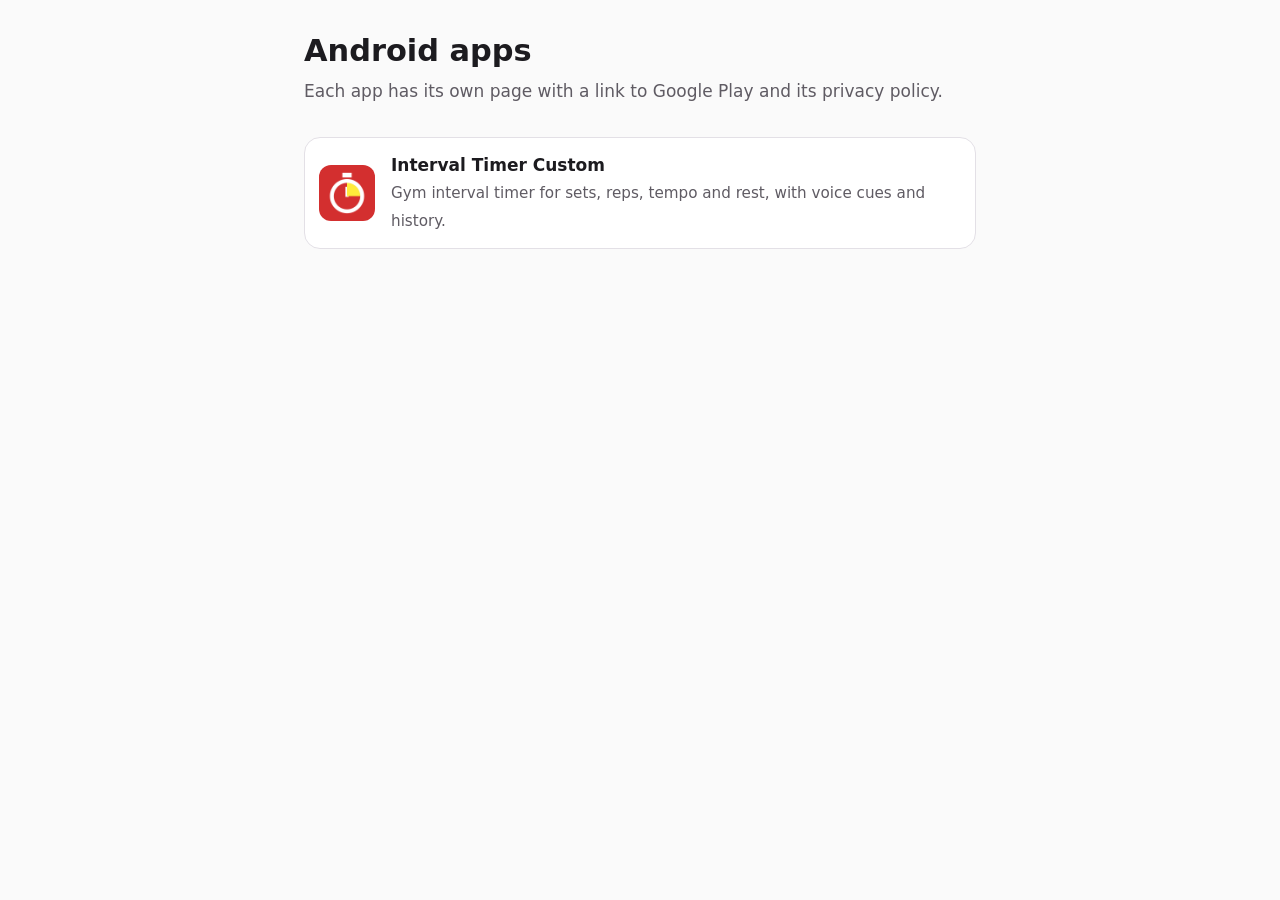
==== index.html @ 65e1c980 "Add apps website with Interval Timer Custom - Static home page, landing page and privacy policy, lig" ====
<!doctype html>
<html lang="en">
<head>
<meta charset="utf-8">
<meta name="viewport" content="width=device-width, initial-scale=1">
<title>Android apps</title>
<meta name="description" content="Android apps, with their privacy policies.">
<link rel="stylesheet" href="assets/style.css">
</head>
<body>
<main>
<h1>Android apps</h1>
<p class="lede">Each app has its own page with a link to Google Play and its privacy policy.</p>
<ul class="apps">
<!-- apps: scripts/new-app.ps1 adds one line per app above the closing marker -->
<li data-slug="interval-timer"><a class="app-card" href="interval-timer/"><img src="interval-timer/icon.png" alt="" width="56" height="56"><span><strong>Interval Timer Custom</strong><span>Gym interval timer for sets, reps, tempo and rest, with voice cues and history.</span></span></a></li>
<!-- /apps -->
</ul>
</main>
</body>
</html>
---- assets/style.css ----
:root {
  color-scheme: light dark;
  --bg: #fafafa;
  --surface: #ffffff;
  --text: #1c1b1f;
  --muted: #5f5b63;
  --border: #e3e0e6;
  --accent: #c62828;
  --accent-text: #ffffff;
}

@media (prefers-color-scheme: dark) {
  :root {
    --bg: #121113;
    --surface: #1e1c20;
    --text: #ece9ef;
    --muted: #aaa5ae;
    --border: #353238;
    --accent: #ef5350;
    --accent-text: #1a0000;
  }
}

* { box-sizing: border-box; }

html { -webkit-text-size-adjust: 100%; }

body {
  margin: 0;
  background: var(--bg);
  color: var(--text);
  font: 17px/1.6 system-ui, -apple-system, "Segoe UI", Roboto, sans-serif;
  overflow-wrap: break-word;
}

main {
  max-width: 44rem;
  margin: 0 auto;
  padding: 2rem 16px 4rem;
}

a { color: var(--accent); }

h1 { font-size: 1.9rem; line-height: 1.25; margin: 0 0 .5rem; }
h2 { font-size: 1.25rem; margin: 2rem 0 .5rem; }

.lede { color: var(--muted); margin: 0; }

.crumb { margin: 0 0 1.5rem; font-size: .95rem; }
.crumb a { text-decoration: none; }

/* Home page app list */
.apps { list-style: none; padding: 0; margin: 2rem 0 0; display: grid; gap: 12px; }

.app-card {
  display: flex;
  align-items: center;
  gap: 16px;
  padding: 14px;
  background: var(--surface);
  border: 1px solid var(--border);
  border-radius: 16px;
  color: inherit;
  text-decoration: none;
}
.app-card:hover { border-color: var(--accent); }
.app-card img { width: 56px; height: 56px; border-radius: 12px; flex: none; }
.app-card strong { display: block; }
.app-card span span { color: var(--muted); font-size: .95rem; }

/* App landing page */
.app-head { display: flex; align-items: center; gap: 20px; margin-bottom: 1.5rem; }
.app-head img { width: 96px; height: 96px; border-radius: 22px; flex: none; }

@media (max-width: 420px) {
  .app-head { flex-direction: column; align-items: flex-start; }
}

.button {
  display: inline-block;
  padding: .7rem 1.2rem;
  border-radius: 999px;
  background: var(--accent);
  color: var(--accent-text);
  font-weight: 600;
  text-decoration: none;
}
.button.disabled { background: var(--border); color: var(--muted); }

.links { padding-left: 1.2rem; }

/* Privacy policy */
article h1 { margin-bottom: 1rem; }
article li { margin: .3rem 0; }
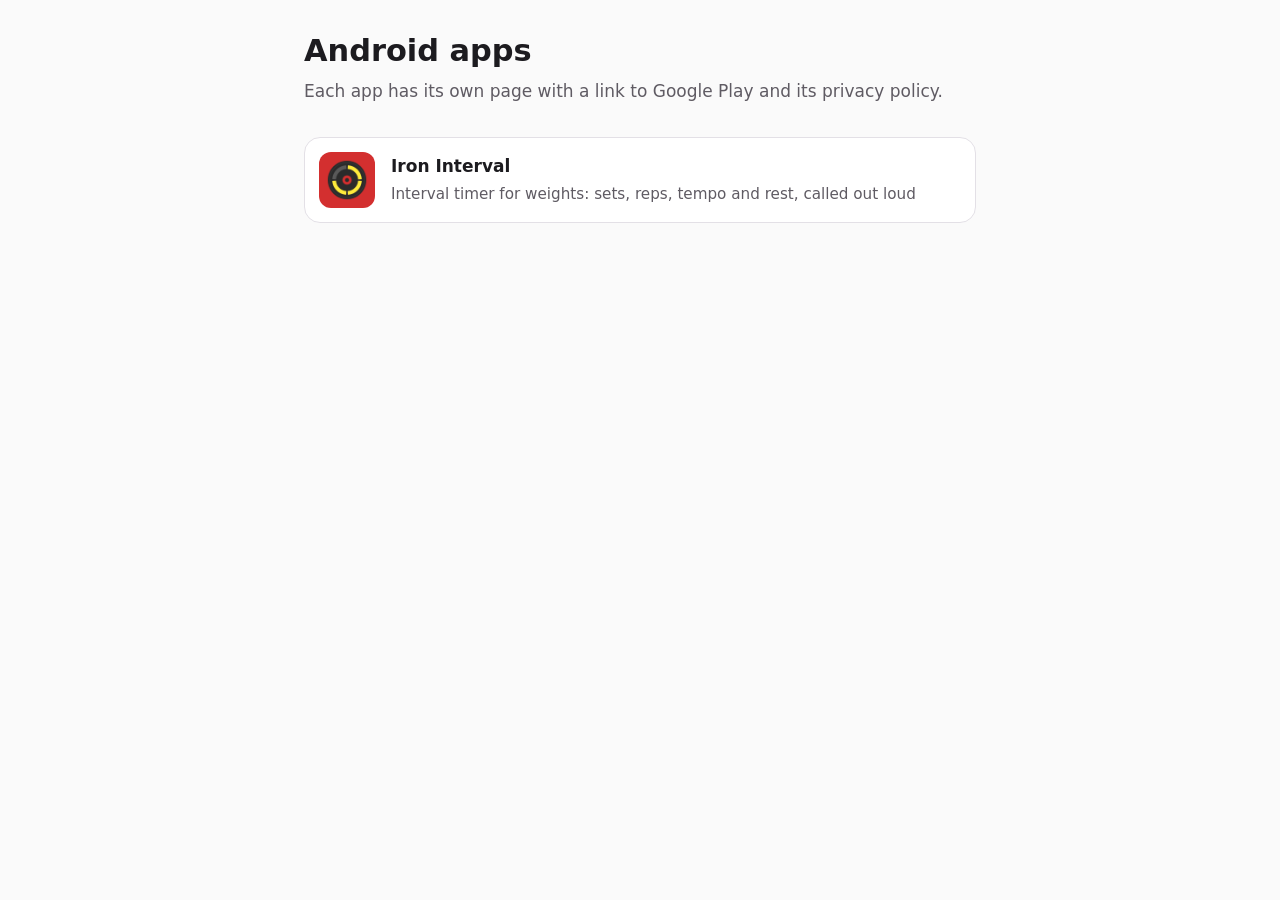
==== commit 6dcb9942: "Rename Interval Timer Custom to Iron Interval - New name, short description, icon and privacy policy" ====
--- a/index.html
+++ b/index.html
@@ -13,7 +13,7 @@
 <p class="lede">Each app has its own page with a link to Google Play and its privacy policy.</p>
 <ul class="apps">
 <!-- apps: scripts/new-app.ps1 adds one line per app above the closing marker -->
-<li data-slug="interval-timer"><a class="app-card" href="interval-timer/"><img src="interval-timer/icon.png" alt="" width="56" height="56"><span><strong>Interval Timer Custom</strong><span>Gym interval timer for sets, reps, tempo and rest, with voice cues and history.</span></span></a></li>
+<li data-slug="interval-timer"><a class="app-card" href="interval-timer/"><img src="interval-timer/icon.png" alt="" width="56" height="56"><span><strong>Iron Interval</strong><span>Interval timer for weights: sets, reps, tempo and rest, called out loud</span></span></a></li>
 <!-- /apps -->
 </ul>
 </main>
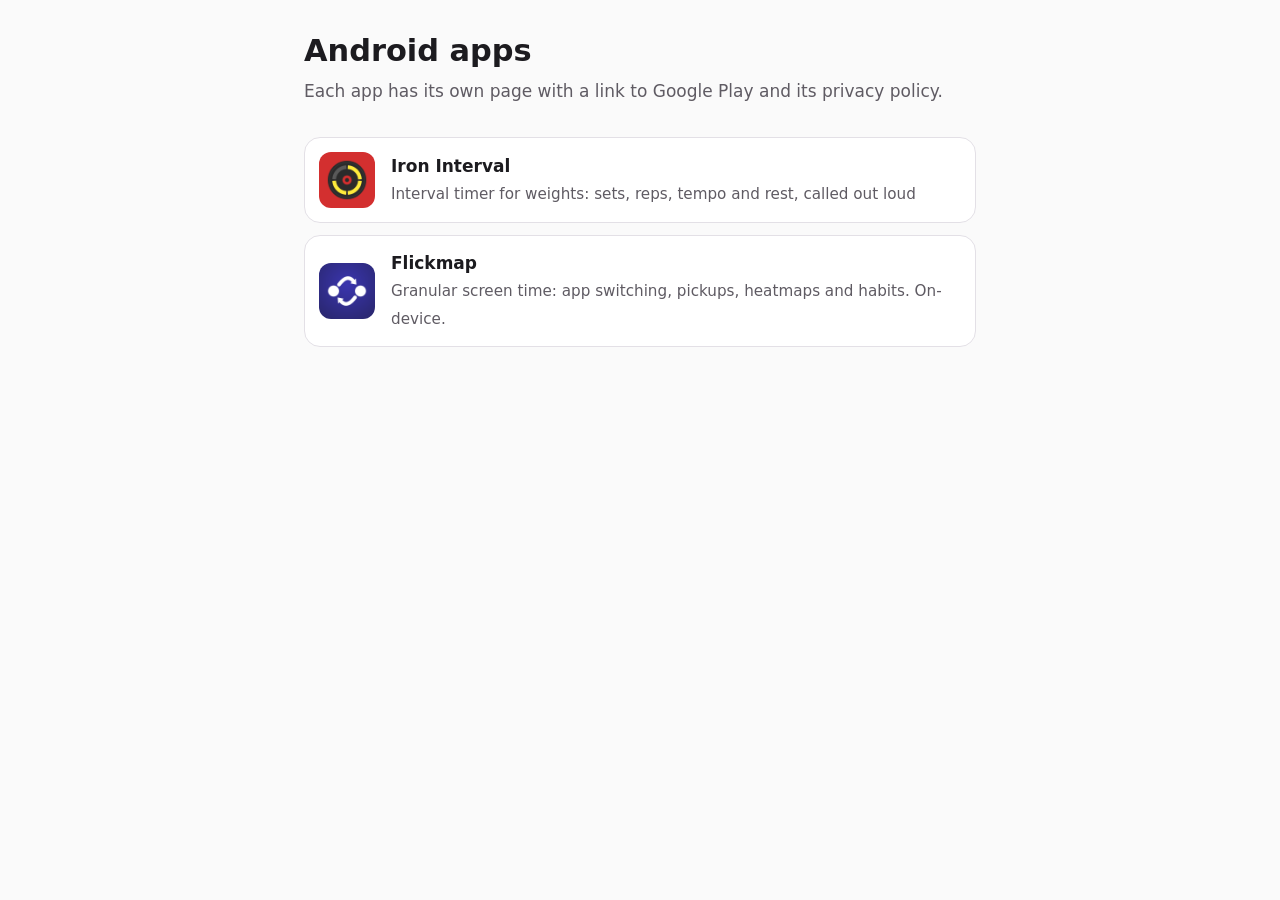
==== commit 93bd7983: "Add Flickmap landing and privacy pages Co-Authored-By: Claude Opus 5.5 <noreply@anthropic.com>" ====
--- a/index.html
+++ b/index.html
@@ -14,6 +14,7 @@
 <ul class="apps">
 <!-- apps: scripts/new-app.ps1 adds one line per app above the closing marker -->
 <li data-slug="interval-timer"><a class="app-card" href="interval-timer/"><img src="interval-timer/icon.png" alt="" width="56" height="56"><span><strong>Iron Interval</strong><span>Interval timer for weights: sets, reps, tempo and rest, called out loud</span></span></a></li>
+<li data-slug="screen-usage-patterns"><a class="app-card" href="screen-usage-patterns/"><img src="screen-usage-patterns/icon.png" alt="" width="56" height="56"><span><strong>Flickmap</strong><span>Granular screen time: app switching, pickups, heatmaps and habits. On-device.</span></span></a></li>
 <!-- /apps -->
 </ul>
 </main>
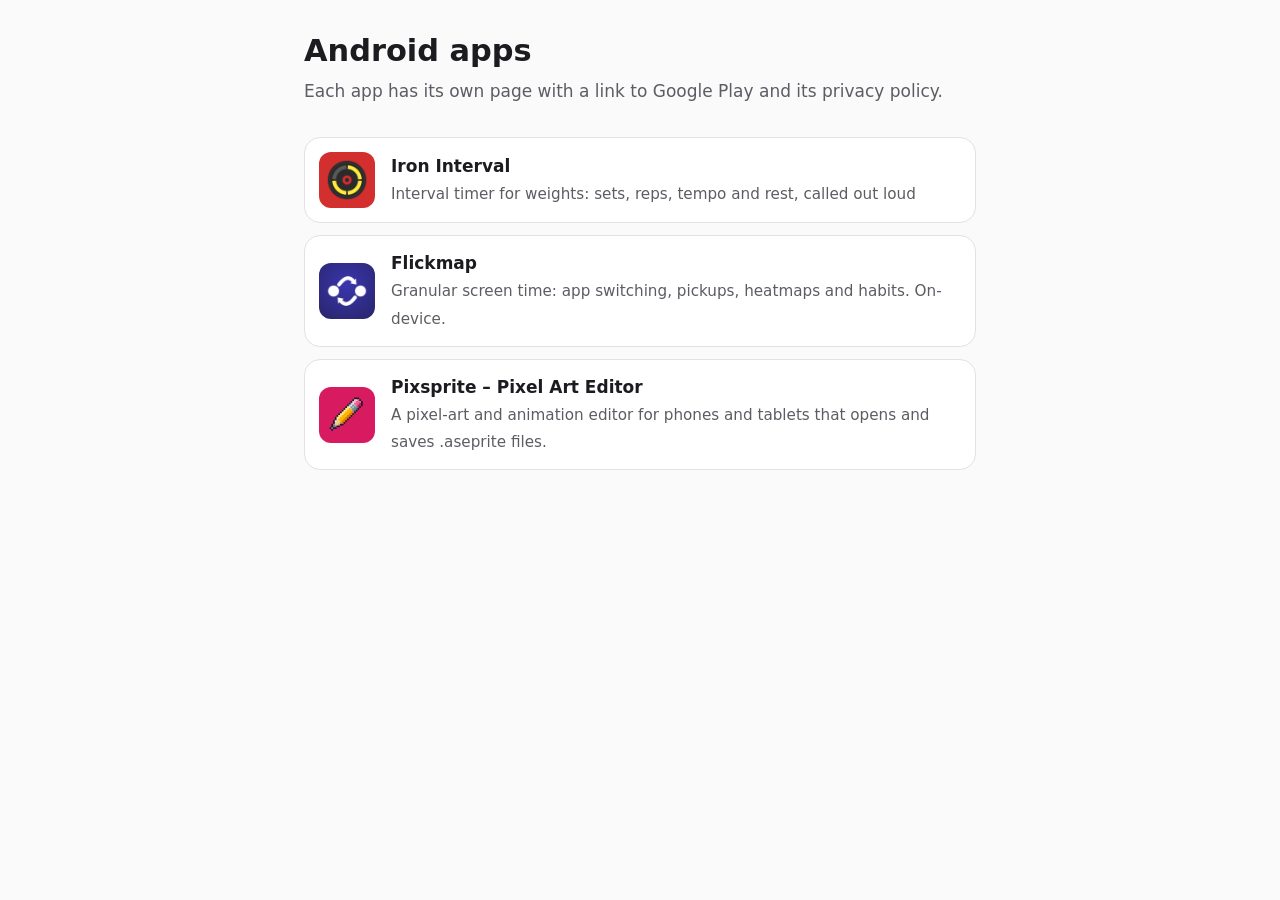
==== commit 923cdf92: "Add Pixsprite landing and privacy pages - pixel-sprite-editor/ landing page, icon and privacy policy" ====
--- a/index.html
+++ b/index.html
@@ -15,6 +15,7 @@
 <!-- apps: scripts/new-app.ps1 adds one line per app above the closing marker -->
 <li data-slug="interval-timer"><a class="app-card" href="interval-timer/"><img src="interval-timer/icon.png" alt="" width="56" height="56"><span><strong>Iron Interval</strong><span>Interval timer for weights: sets, reps, tempo and rest, called out loud</span></span></a></li>
 <li data-slug="screen-usage-patterns"><a class="app-card" href="screen-usage-patterns/"><img src="screen-usage-patterns/icon.png" alt="" width="56" height="56"><span><strong>Flickmap</strong><span>Granular screen time: app switching, pickups, heatmaps and habits. On-device.</span></span></a></li>
+<li data-slug="pixel-sprite-editor"><a class="app-card" href="pixel-sprite-editor/"><img src="pixel-sprite-editor/icon.png" alt="" width="56" height="56"><span><strong>Pixsprite – Pixel Art Editor</strong><span>A pixel-art and animation editor for phones and tablets that opens and saves .aseprite files.</span></span></a></li>
 <!-- /apps -->
 </ul>
 </main>
